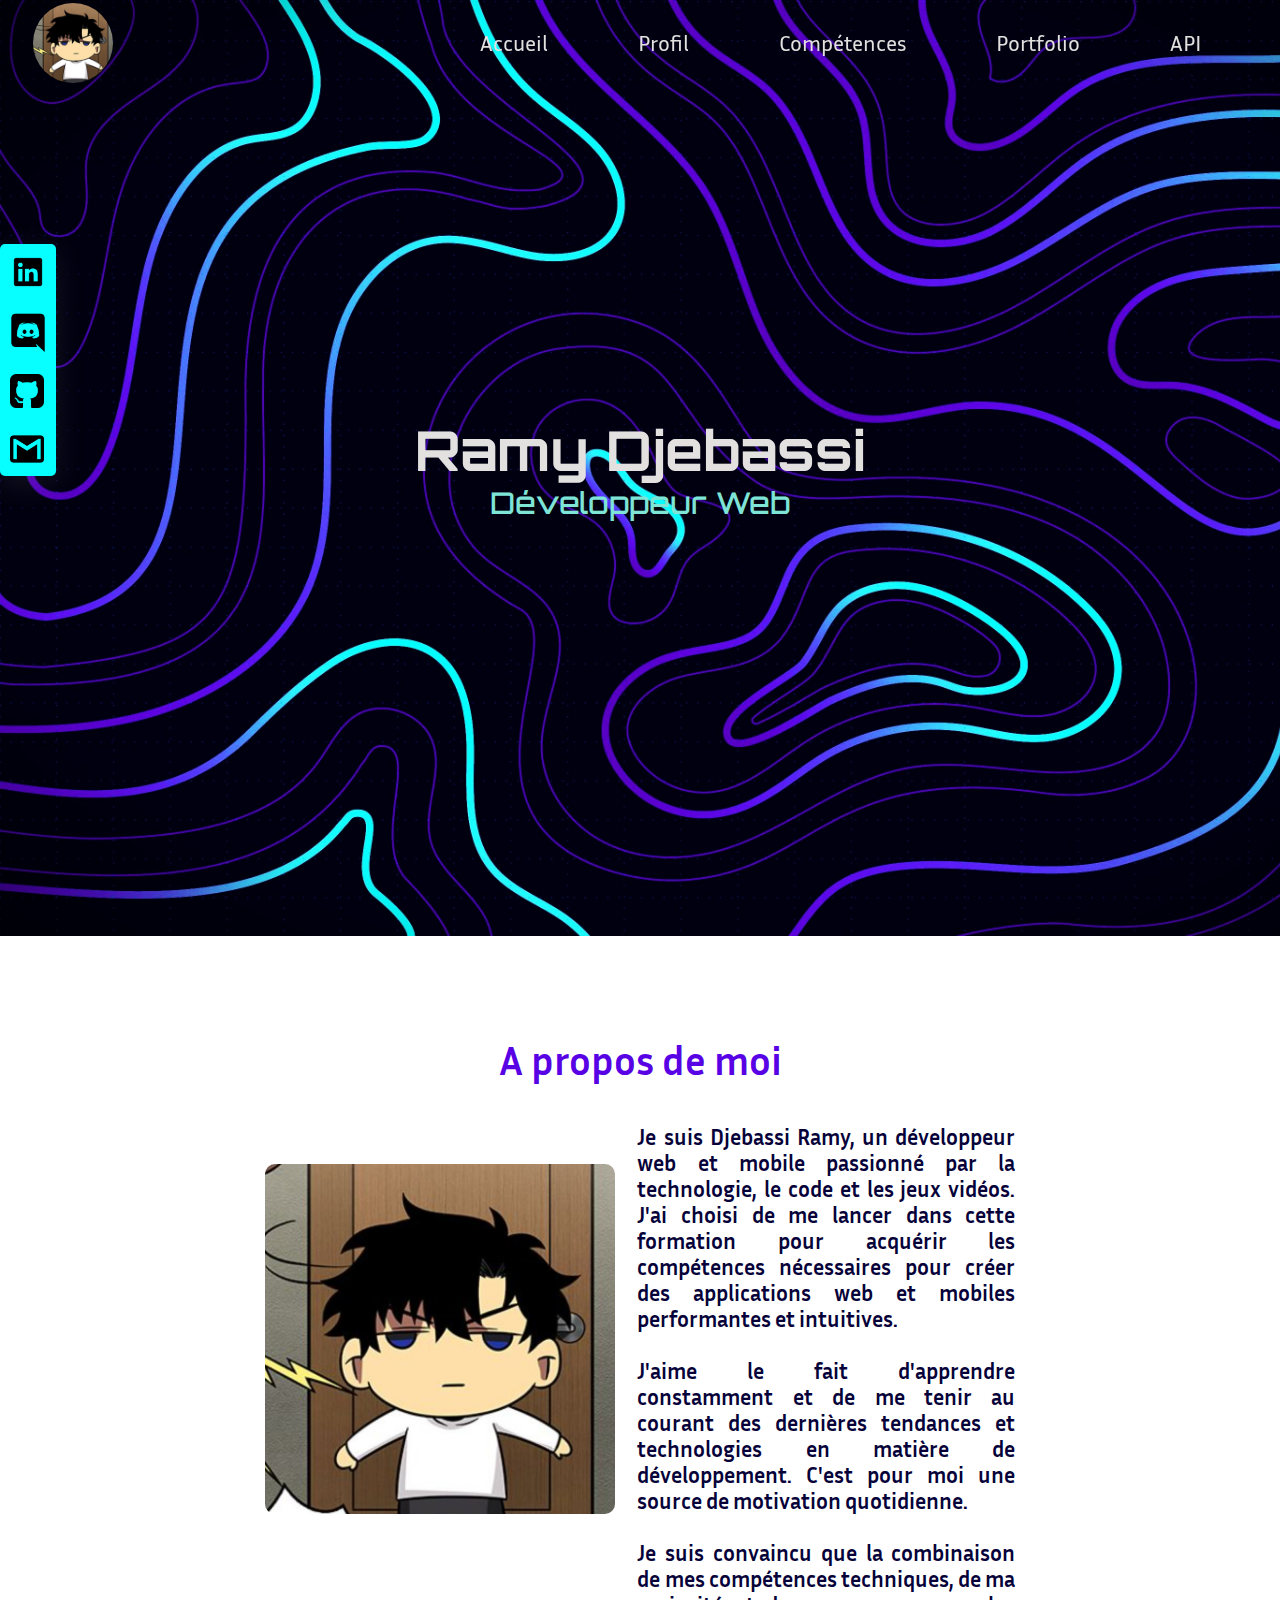
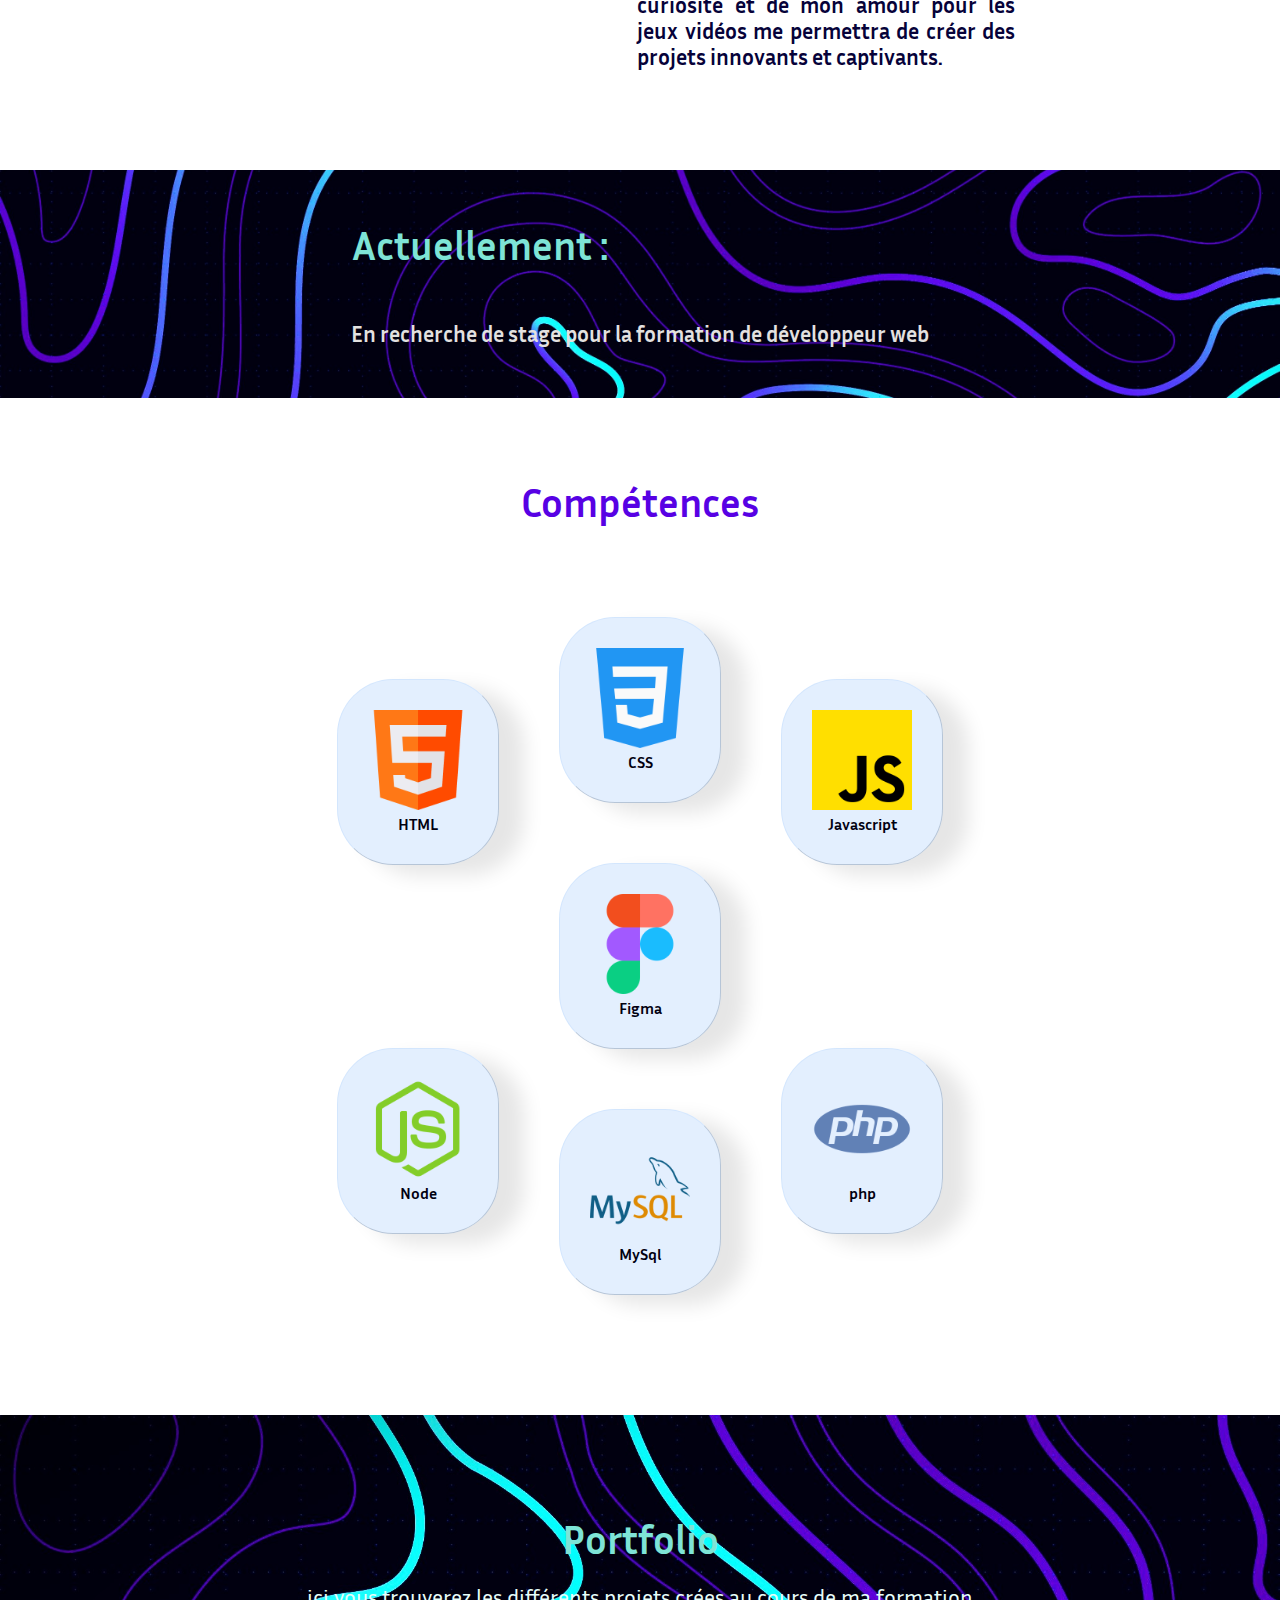
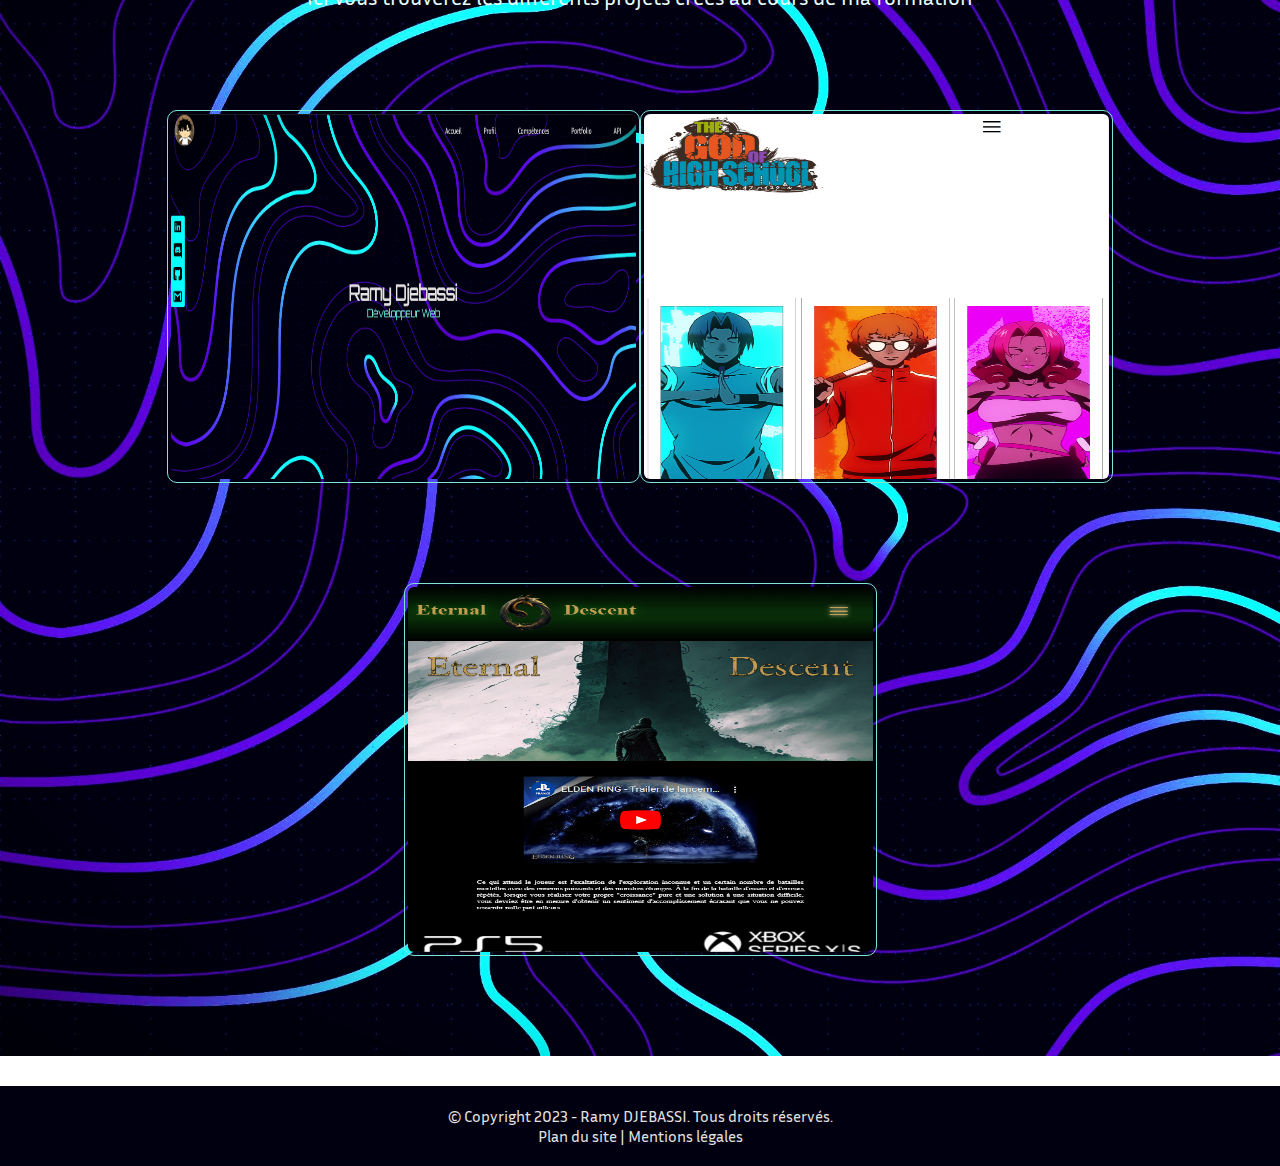
==== index.html @ 20b6bb66 "ajout" ====
<!DOCTYPE html>
<html lang="en">
<head>
    <meta charset="UTF-8">
    <meta http-equiv="X-UA-Compatible" content="IE=edge">
    <meta name="viewport" content="width=device-width, initial-scale=1.0">
    <link rel="stylesheet" href="Portfolio.css">
    <link rel="stylesheet" href="https://cdnjs.cloudflare.com/ajax/libs/animate.css/4.1.1/animate.min.css"/>
    <link rel="preconnect" href="https://fonts.googleapis.com">
<link rel="preconnect" href="https://fonts.gstatic.com" crossorigin>
<link href="https://fonts.googleapis.com/css2?family=Orbitron&display=swap" rel="stylesheet">

    <link rel="preconnect" href="https://fonts.googleapis.com">
    <link rel="preconnect" href="https://fonts.gstatic.com" crossorigin>
    <link href="https://fonts.googleapis.com/css2?family=Inria+Sans&display=swap" rel="stylesheet">
    <title>Document</title>
</head>
<body>
<div class="back">

    

    <nav>


        <img src="img\Screenshot_20230120-231909_Adblock Browser.jpg" id="imgprofile">
        <div class="links" class="animate__animated animate__bounce">
            <a href="#accueil">Accueil</a>
            <a href="#propos">Profil</a>
            <a href="#compétences">Compétences</a>
            <a href="#portfolio">Portfolio</a>
            <a href="api.html">API</a>
        </div>

        <div class="menu">
            <span id="top"></span>
            <span id="bot"></span>
            <span id="mid"></span>
        </div>


    </nav>

    <div class="reseaux">
        
        <div><a href="https://www.linkedin.com/in/ramy-djebassi-9678661b0/"><img src="img\linkedin_logo_icon_181286.png" id="li"></a><br></div>
        <div><a href=""><img src="img\discord_icon_136688.png" id="li"></a><br></div>
        <div><a href="https://github.com/RamyDj"><img src="img\github-sign_icon-icons.com_73545.png" id="git"></a><br></div>
        <div><a href="mailto:djebassiramy@gmail.com"><img src="img\gmail-logo_icon-icons.com_72739.png" id="gmail"></a></div>
    </div>

    <div class="centre" id="accueil">

        <span class="nom">Ramy Djebassi</span><br>
        <span class="dev">Développeur Web</span>

    </div>

</div>

    <div class="propos" id="propos">

        <span>A propos de moi</span>

        <div class="apropos">

            <img src="img\Screenshot_20230120-231909_Adblock Browser.jpg" id="aproposimg">
            <p>Je suis Djebassi Ramy, un développeur web et mobile passionné par la technologie, le code et les jeux vidéos. J'ai choisi de me lancer dans cette formation pour acquérir les compétences nécessaires pour créer des applications web et mobiles performantes et intuitives.
                <br><br>
                J'aime le fait d'apprendre constamment et de me tenir au courant des dernières tendances et technologies en matière de développement. C'est pour moi une source de motivation quotidienne.
                <br><br>
                Je suis convaincu que la combinaison de mes compétences techniques, de ma curiosité et de mon amour pour les jeux vidéos me permettra de créer des projets innovants et captivants.</p>
        
            </div>

    </div>

    <div class="actuellement">

        <span>Actuellement :</span>
        <p>En recherche de stage pour la formation de développeur web </p>

    </div>

    <div class="compétences" id="compétences">

        <span id="comp">Compétences</span>

        <div class="complist">

            <div class="languages">

                <div class="un">
                    <span><img src="img\html.png" id="lanimg"><br>HTML</span>
                    <span><img src="img\node-js (1).png" id="lanimg"><br>Node</span>
                </div>

                <div class="deux">
                    <span><img src="img\css-3.png" id="lanimg"><br>CSS</span>
                    <span><img src="img\figma.png" id="lanimg"><br>Figma</span>
                    <span><img src="img\mysql.png" id="lanimg"><br>MySql</span>
                </div>

                <div class="trois">
                    <span><img src="img\js.png" id="lanimg"><br>Javascript</span>
                    <span><img src="img\php.png" id="lanimg"><br>php</span>
                </div>
            

            </div>
        </div>
    </div>

    
    <div class="portfolio" id="portfolio">

        <span>Portfolio</span>

        <span id="tt"> ici vous trouverez les différents projets crées au cours de ma formation </span>

        <div class="imglist">
            
            <img src="img\Capture d'écran 2023-03-30 085824.png" id="imglistimg">
            <img src="img\Capture d’écran 2023-03-08 090531.png" id="imglistimg">
            <img src="img\Capture d’écran 2023-03-08 090333.png" id="imglistimg">
            

        </div>

    </div>

    <footer>
        
        <div class="copy">

            <span>© Copyright 2023 - Ramy DJEBASSI. Tous droits réservés.</span>

        </div>
        <div class="mentions">
            <span>Plan du site</span>
            <span> | </span>
            <span>Mentions légales</span>
        </div>
        
    </footer>

    <script src="Portfolio.js"></script>
</body>
</html>
---- Portfolio.css ----
*{
    margin: 0;
    padding: 0;
    font-family: 'Inria Sans', sans-serif;
    /* font-family: 'Tilt Prism', cursive; */
    text-decoration: none;
    color: rgb(227, 225, 224);
    scroll-behavior: smooth;
}

p{
    font-size:22px;
    font-weight: 600;
}

#imgback{
    position: absolute;
    width: 100%;
    height: 100%;
    z-index: -1;
}

.reseaux {
    position: absolute;
    top: 40%;
    display: flex;
    flex-direction: column;
    transform: translateY(-50%);
    background: #07FFFF;
    box-shadow: rgba(100,100,111,.2) 0 7px 29px 0;
    padding: .5rem;
    border-radius: 5px;

}


.reseaux img {
    width: 40px;
    height: auto;
    display: flex;
    flex-direction: column;
}

#git{
    width: 34px;
    padding: 2px;
}

#gmail{
    width: 34px;
    padding: 2px;
}

.reseaux a :hover{
    background-color: #8102ff7c;
}

nav{
    display: flex;
    flex-direction: row;
    flex-wrap: nowrap;
    justify-content: space-around;
    align-items: center;
    position: fixed;
    top: 0;
    width:100%;
    z-index: 1000;
}

#imgprofile{
    width: 80px;
    height: 80px;
    border-radius: 400px;
    margin-right: 20%;
}

.links {
    display: flex;

}

.links a{
    margin: 30px;
    font-size: 22px;
    padding-right: 10px;
    border-radius: 50px;
    padding-left: 10px;
    border-left:5px solid #07ffff00;
    border-right:5px solid #07ffff00;
}

.links a:hover {
    color: #07FFFF;
    border-right:5px solid #07FFFF;
    border-left:5px solid #07FFFF;
}


.menu {
    display: none;
}


.centre{
    text-align: center;
    padding: 415px;
    background-image: url("img/9009320_4049650.jpg");
    background-repeat: no-repeat;
    background-size: cover;
    
}

.nom{
    font-family: 'Orbitron', sans-serif;
    font-size: 55px;
    font-weight: 700;
    width: 100%;
}

.dev {
    font-family: 'Orbitron', sans-serif;
    font-size: 30px;
    font-weight: 500;
    color: #7EE4D6;
}


                                                                        /* PRESENTATION */


.propos{
    
    padding: 100px;
}

.propos span {
    font-weight: 700;
    font-size: 40px;
    color: #5701E4;
    display: flex;
    flex-direction: row;
    justify-content: center;
    
}

.apropos{
    display: flex;
    flex-direction: row;
    flex-wrap: wrap;
    justify-content: space-evenly;
    width: 70%;
    margin: 0 auto;
    margin-top: 40px;

}

#aproposimg{
    width: 350px;
    height: 350px;
    margin-top: 40px;
    border-radius: 10px;
}

.apropos p{
    color: #060239;
    margin-left: 20px;
    text-align: justify;
    width: 50%;
}


                                                                        /* ACTUELLEMENT */

.actuellement{
    background-image: url("img/9009320_4049650.jpg");
    background-repeat: no-repeat;
    background-position: 50% 42%;
    background-size: 100%;
    height: 228px;
    display: flex;
    flex-direction: column;
    justify-content: space-evenly;
    align-items: center;
}

.actuellement span{
margin-right: 25%;
font-weight: 700;
font-size: 40px;
color: #7EE4D6;
}




                                                                        /* COMPETENCES */




#comp{
    
    font-weight: 700;
    font-size: 40px;
    color: #5701E4;
    display: flex;
    flex-direction: row;
    justify-content: center;
    padding: 80px;
    padding-bottom: 10px;
}

.complist{
    margin-top: 4%;
    display: flex;
    flex-direction: row;
    flex-wrap: wrap;
    justify-content: center;
}

#lanimg{
    width: 100px;
    height: 100px;
}


.languages{
    display: flex;
    flex-direction: row;
    justify-content: space-around;
    border-radius: 20px;
    text-align: center;
    flex-wrap: wrap;
}

.languages span{
    padding: 30px;
    background-color: #c1dcfc73;
    margin: 30px;
    border-radius: 56px;
    color: #010010;
    font-weight: 600;
    box-shadow: 25px 10px 20px 0px rgba(0,0,0,0.1);
    border: 1px outset #c1dcfc73;
}

.un{
    display: flex;
    flex-direction: column;
    justify-content: space-around; 
}

.deux{
    display: flex;
    flex-direction: column;
    justify-content: space-around; 
}

.trois{
    display: flex;
    flex-direction: column;
    justify-content: space-around; 
}


                                                                        /* PORTFOLIO */


.portfolio{
    margin-top: 7%;
    background-color: #b9b5f100;
    padding: 100px;
    background-image: url("img/9009320_4049650.jpg");
    background-repeat: no-repeat;
    background-size: cover;
}

.portfolio span{
    font-weight: 700;
    font-size: 40px;
    color: #7EE4D6;
    display: flex;
    justify-content: center;
}

#tt{
    font-size: 22px;
    font-weight: 400;
    margin-top: 2%;
    color: #e7fdfa;
}

#imglistimg{
    width: 465px;;
    height: 365px;
    padding: 3px;
    margin-top: 100px;
    border: 1px solid #7EE4D6;
    border-radius: 10px;
}
  
  .imglist{
    display: flex;
    flex-direction: row;
    flex-wrap: wrap;
    justify-content: center;
    align-items: center;
}


footer{
    background-color: #010010;
    padding: 20px;
    display: flex;
    flex-direction: column;
    justify-content: center;
    align-items: center;
    margin-top: 30px;
}


@media screen and (max-width:1050px) {

    .links {
        display: none;
        flex-direction: column;
        justify-content: center;
        align-items: center;
        width: 100%;
        height: 500px;
        backdrop-filter: blur(10px);
        background-color: #0602397c;
        position: fixed;
        top: 0px;
        padding: 50px;
        animation-name: fade-in-tl;
        animation-duration: 0.8s;
        animation-fill-mode: both;

    }
    .menu {
        display: flex;
        flex-direction: column;
        margin-right: 30px;
    }

    .menu span {
        width: 30px;
        height: 5px;
        background: white;
        margin-top: 4px;
        transition: 0.3s;
        -webkit-transition: 0.3s;
        -moz-transition: 0.3s;
        -ms-transition: 0.3s;
        -o-transition: 0.3s;
        z-index: 1000000;
    }


    iframe{
        width: 300px;
        height: 350px;
    }

    .apropos p{
        width: 100%;
    }
    .apropos{
        width: 100%;
    }
    .centre{
        padding: 00px;
        padding-top:100px ;
        padding-bottom:100px ;
    }
    .propos{
        padding: 50px;
    }
    .apropos{
        width: 100%;
    }
    .nom{
        font-size: 40px;
    }
    .dev {
        font-size: 25px;
    }
     span{
        font-size: 30px;
        }
    #tt{
        font-size: 15px;
        margin-top: 15px;
    }
    p{
        font-size:15px;
     }


    #imglistimg{
        width: 150%;;
    }
    footer span{
        font-size:15px;
    }
    }


    @keyframes fade-in-tl {
        0% {
                  transform: translateX(-50px) translateY(-50px);
          opacity: 0;
        }
        100% {
                  transform: translateX(0) translateY(0);
          opacity: 1;
        }
      }
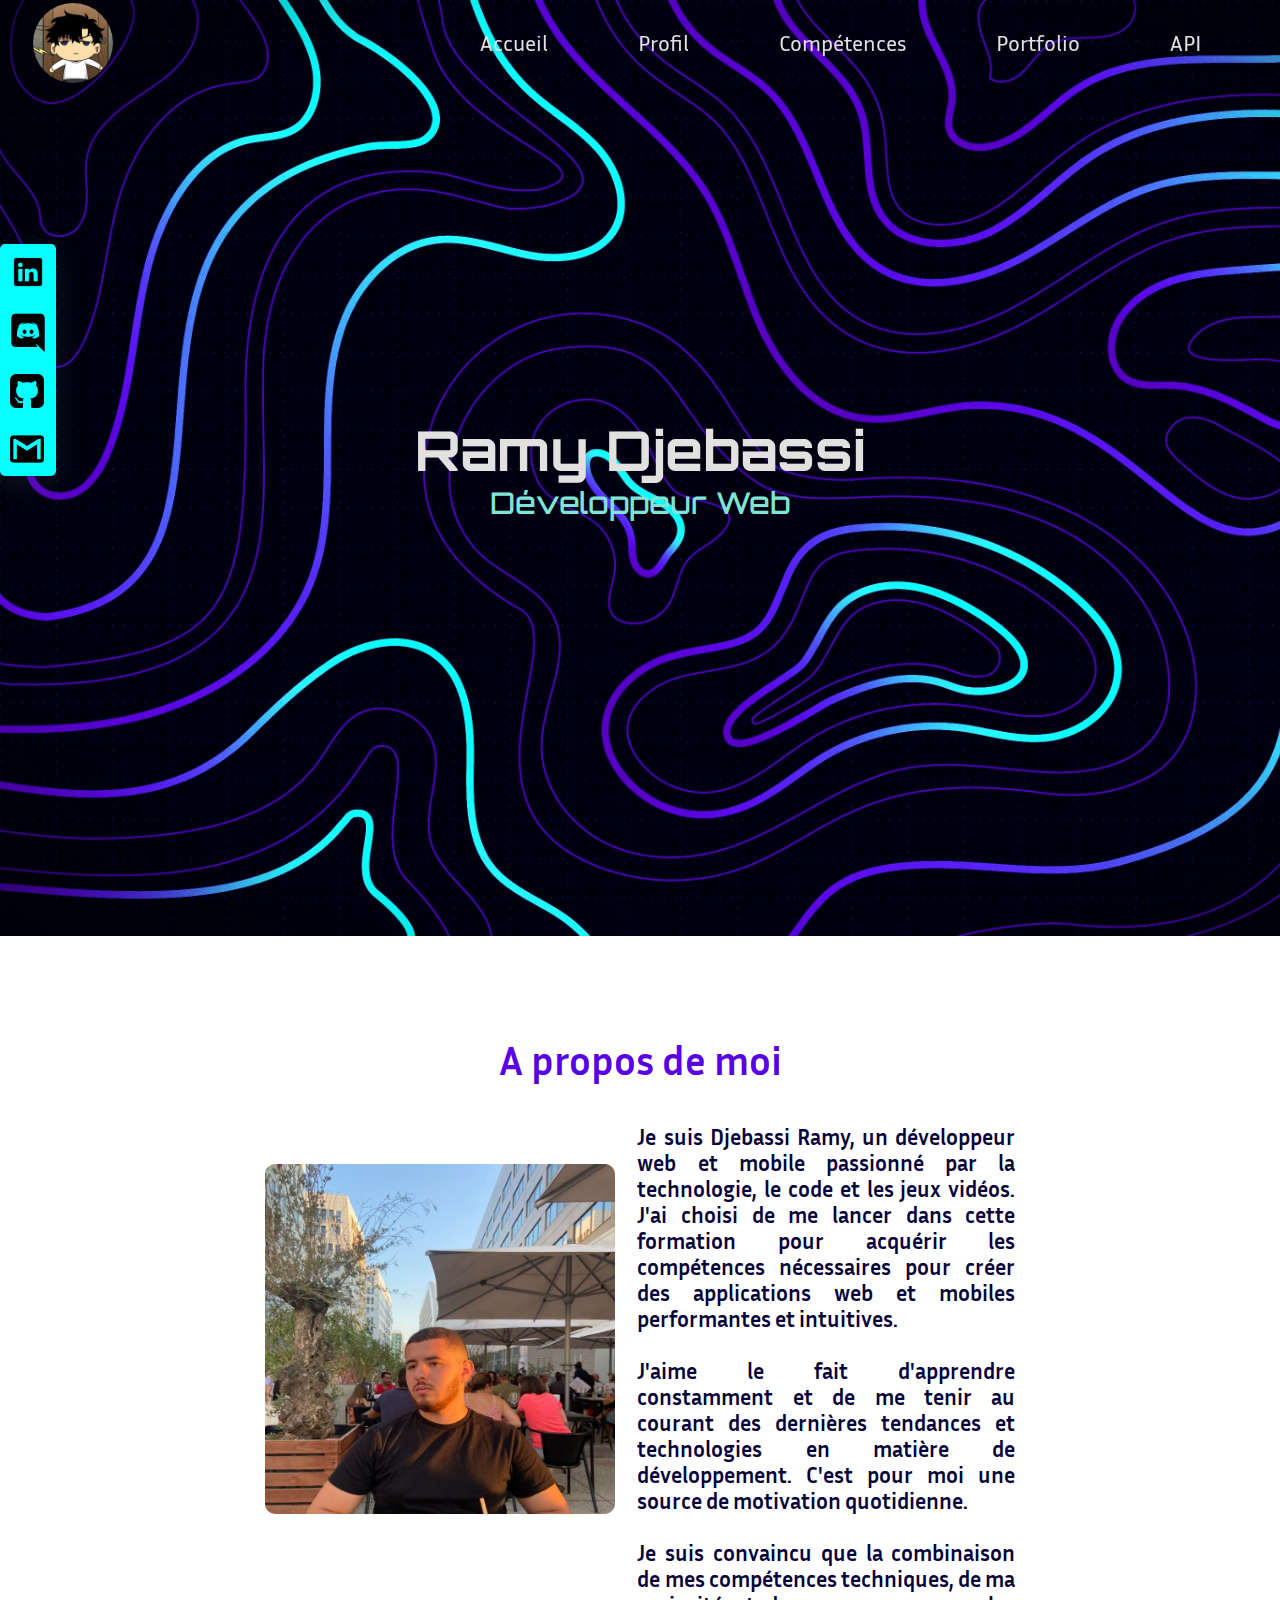
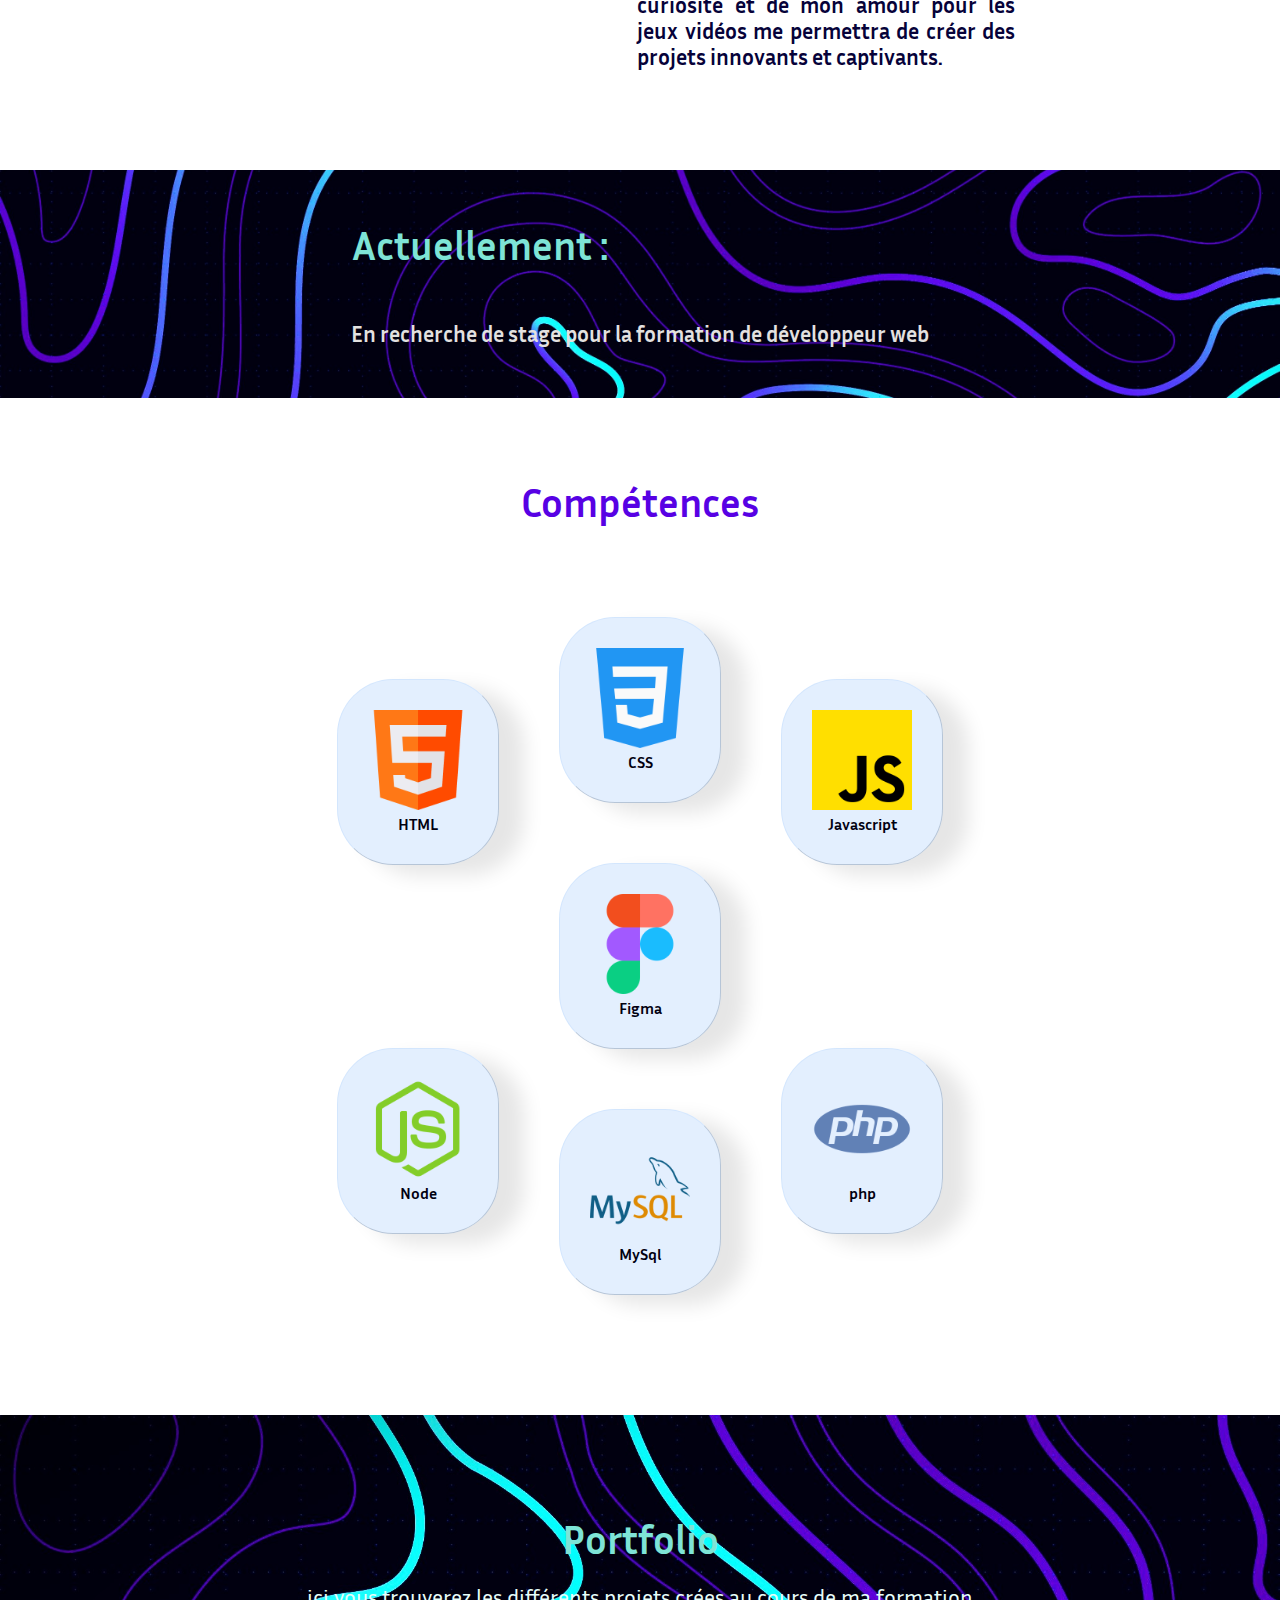
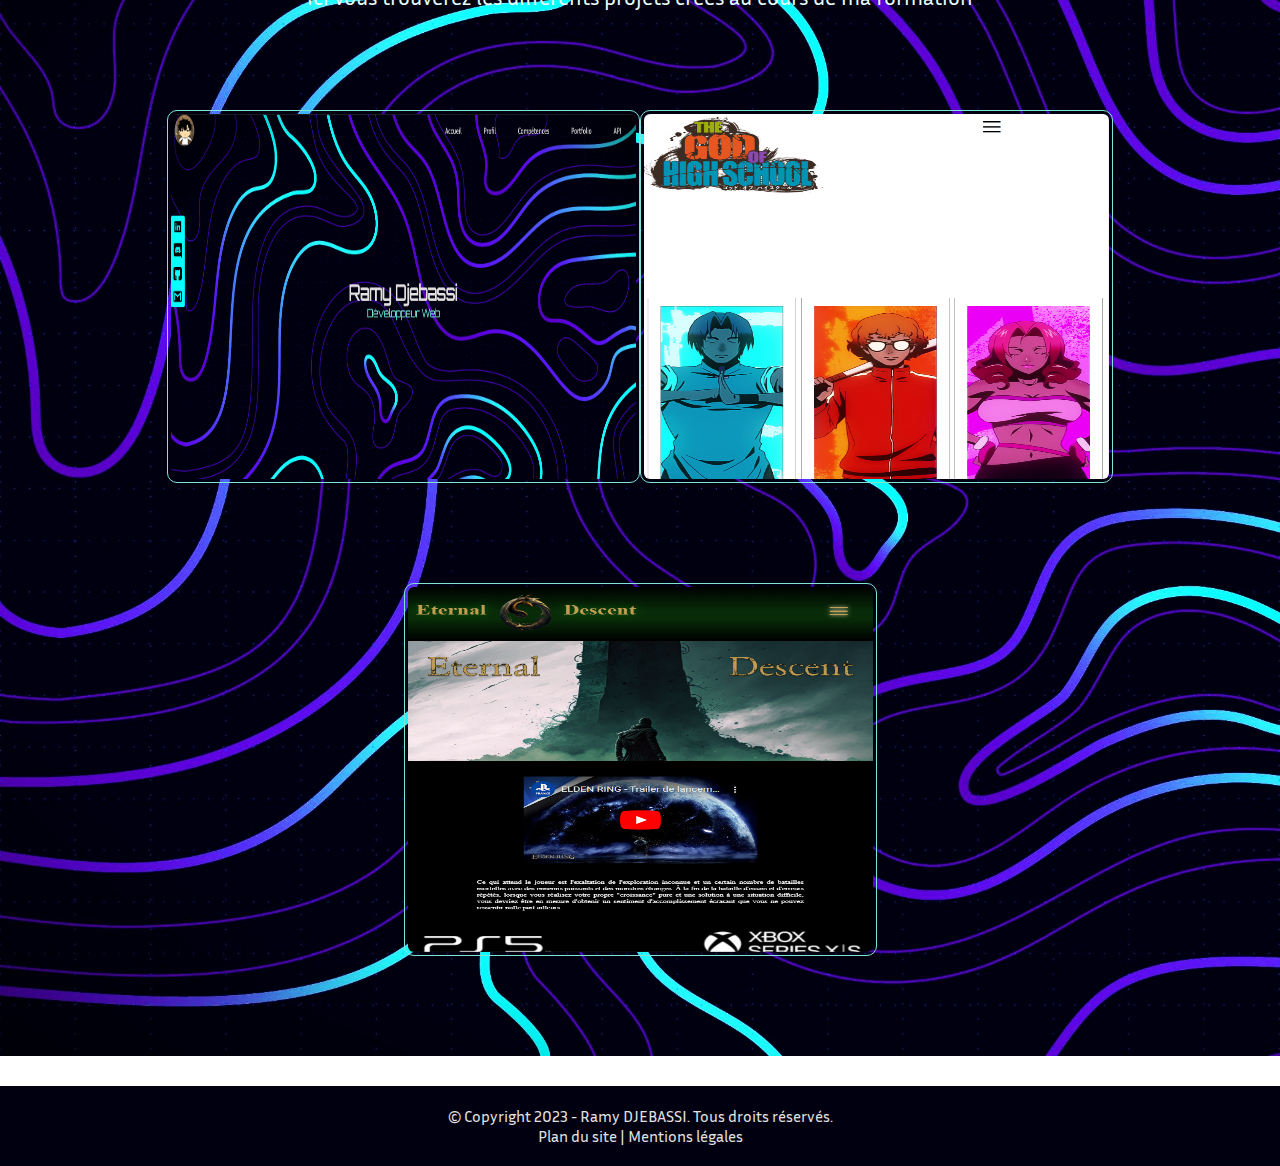
==== commit 9c18fce4: "pp" ====
--- a/index.html
+++ b/index.html
@@ -44,7 +44,7 @@
     <div class="reseaux">
         
         <div><a href="https://www.linkedin.com/in/ramy-djebassi-9678661b0/"><img src="img\linkedin_logo_icon_181286.png" id="li"></a><br></div>
-        <div><a href=""><img src="img\discord_icon_136688.png" id="li"></a><br></div>
+        <div><a href="https://discord.gg/XDf3jHJh7Y"><img src="img\discord_icon_136688.png" id="li"></a><br></div>
         <div><a href="https://github.com/RamyDj"><img src="img\github-sign_icon-icons.com_73545.png" id="git"></a><br></div>
         <div><a href="mailto:djebassiramy@gmail.com"><img src="img\gmail-logo_icon-icons.com_72739.png" id="gmail"></a></div>
     </div>
@@ -64,7 +64,7 @@
 
         <div class="apropos">
 
-            <img src="img\Screenshot_20230120-231909_Adblock Browser.jpg" id="aproposimg">
+            <img src="img\Snapchat-106422424.jpg" id="aproposimg">
             <p>Je suis Djebassi Ramy, un développeur web et mobile passionné par la technologie, le code et les jeux vidéos. J'ai choisi de me lancer dans cette formation pour acquérir les compétences nécessaires pour créer des applications web et mobiles performantes et intuitives.
                 <br><br>
                 J'aime le fait d'apprendre constamment et de me tenir au courant des dernières tendances et technologies en matière de développement. C'est pour moi une source de motivation quotidienne.
